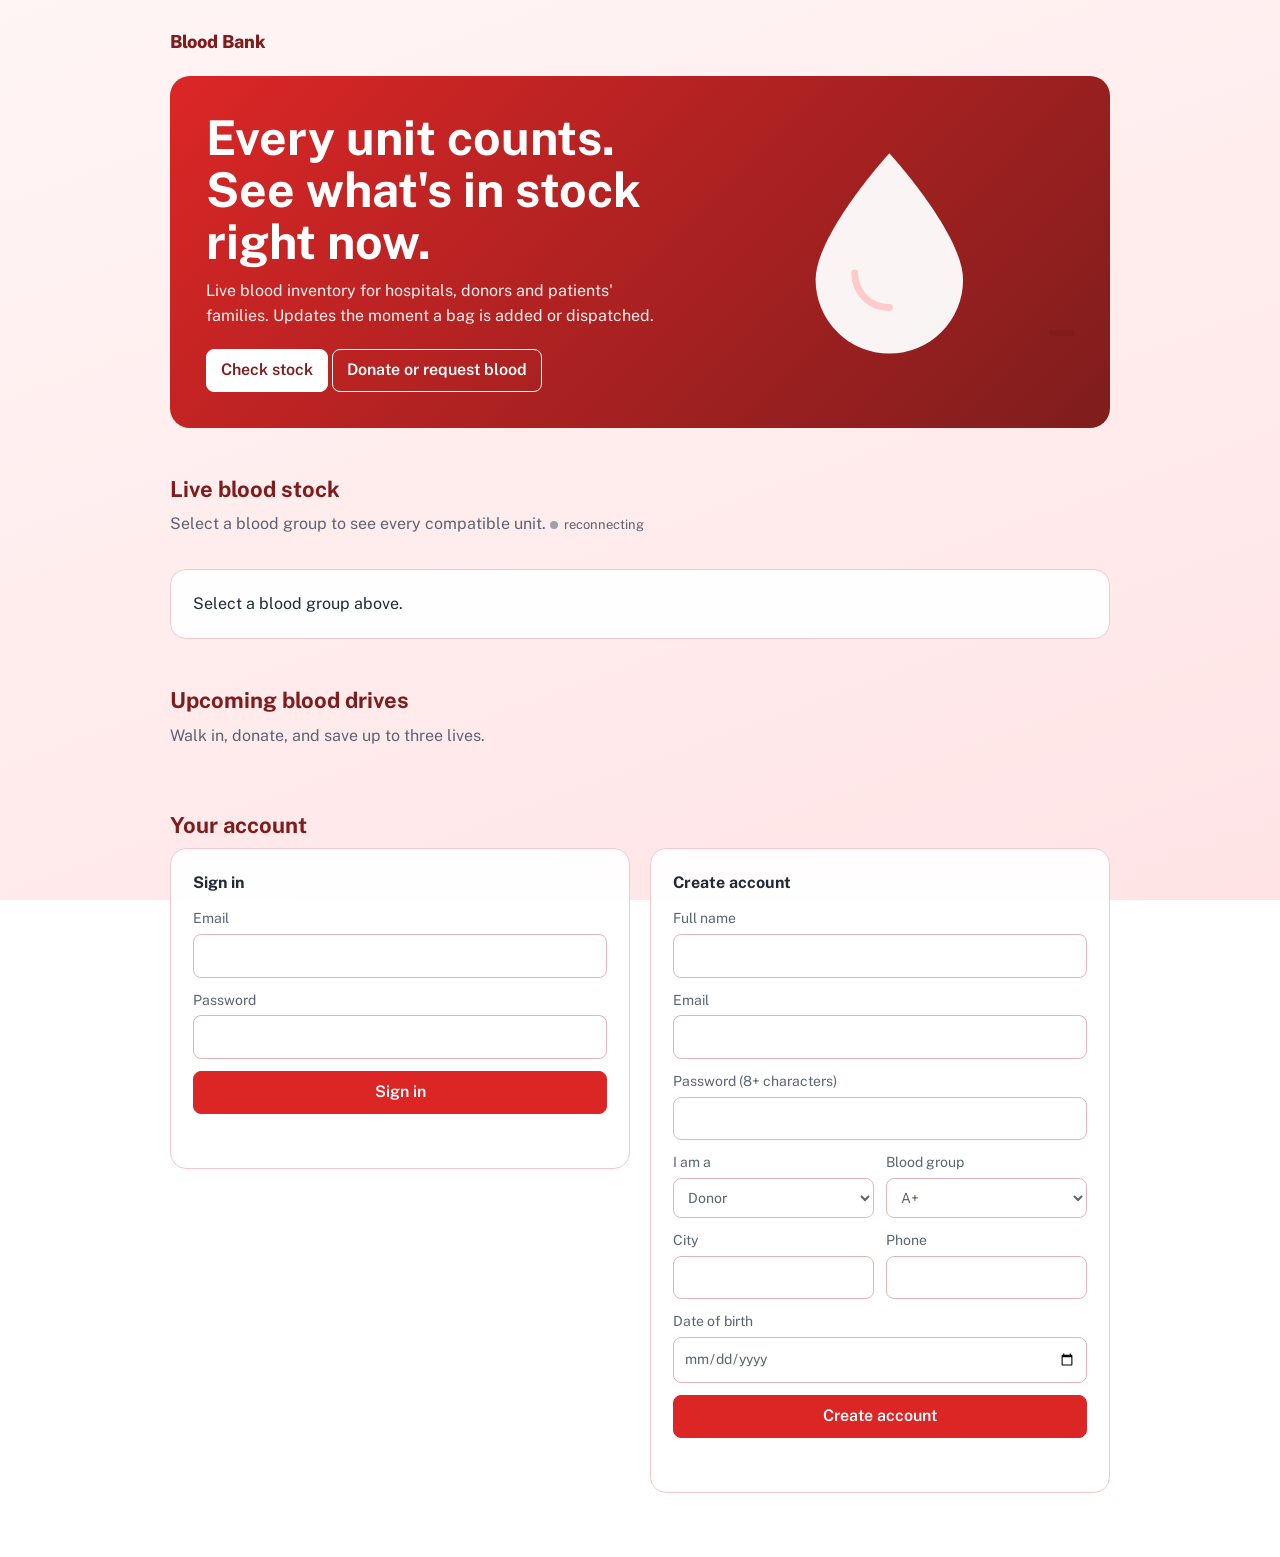
==== bloodbank/src/main/resources/static/index.html @ 224abc58 "Add BloodBank Spring Boot project with .gitignore - Add root and module .gitignore covering Maven ta" ====
<!DOCTYPE html>
<html lang="en"><head><meta charset="utf-8"><meta name="viewport" content="width=device-width,initial-scale=1">
<title>Blood Bank · Live blood stock</title>
<link href="https://fonts.googleapis.com/css2?family=Public+Sans:wght@400;600;800&display=swap" rel="stylesheet">
<style>
:root{--red:#dc2626;--maroon:#7f1d1d;--ink:#1f2937;--mute:#5b6472;--line:#f3c9cd;--glass:rgba(255,255,255,.92);font-family:'Public Sans',system-ui,sans-serif}
*{box-sizing:border-box}
body{margin:0;color:var(--ink);line-height:1.55;min-height:100vh;background:linear-gradient(160deg,#fff5f5,#ffe4e6) fixed}
#cells{position:fixed;inset:0;z-index:-1;pointer-events:none;overflow:hidden}
.cell{position:absolute;bottom:-90px;border-radius:50%;background:radial-gradient(circle at 35% 30%,#ef4444,#450a0a);opacity:.22;animation:floatUp linear infinite,pulseCell 4s ease-in-out infinite}
@keyframes floatUp{to{transform:translateY(-125vh)}}
@keyframes pulseCell{50%{scale:1.12}}
main{max-width:980px;margin:0 auto;padding:20px 20px 64px}
nav{display:flex;justify-content:space-between;align-items:center;padding:8px 0 20px}
nav b{font-weight:800;font-size:18px;color:var(--maroon)}
.card{background:var(--glass);backdrop-filter:blur(10px);border:1px solid var(--line);border-radius:16px;padding:22px}
.hero{border-radius:20px;padding:36px;color:#fff;background:linear-gradient(135deg,var(--red),var(--maroon));display:grid;grid-template-columns:1.3fr 1fr;gap:20px;align-items:center;overflow:hidden}
.hero h1{font-size:clamp(30px,5vw,48px);line-height:1.08;margin:0 0 12px}.hero p{margin:0 0 20px;max-width:46ch;opacity:.92}
.hero svg{width:100%;height:auto}
.ecg{stroke-dasharray:420;stroke-dashoffset:420;animation:ecg 3s linear infinite}
@keyframes ecg{60%,100%{stroke-dashoffset:0}}
h2{font-size:22px;margin:44px 0 6px;color:var(--maroon)}p.sub{margin:0 0 16px;color:var(--mute)}
button,input,select{font:inherit;color:inherit}
button{border:1.5px solid var(--red);background:transparent;color:var(--red);border-radius:8px;padding:8px 14px;cursor:pointer;font-weight:600}
button:hover{background:#fee2e2}button.primary{background:var(--red);color:#fff}button.primary:hover{background:var(--maroon)}
.hero button{border-color:#fff;color:#fff}.hero button.light{background:#fff;color:var(--maroon)}.hero button:hover{background:rgba(255,255,255,.2)}.hero button.light:hover{background:#ffe4e6}
:focus-visible{outline:3px solid var(--maroon);outline-offset:2px}
.tanks{display:grid;grid-template-columns:repeat(auto-fill,minmax(190px,1fr));gap:14px}
.tcard{cursor:pointer;text-align:left;padding:16px;border:1.5px solid var(--line);display:block;width:100%;background:var(--glass);color:var(--ink)}
.tcard.sel{border-color:var(--red);box-shadow:0 0 0 3px #fecaca}
.thead{display:flex;justify-content:space-between;align-items:center;margin-bottom:10px}.thead b{font-size:26px;font-weight:800;color:var(--maroon)}
.blood-tank{height:110px;border-radius:18px;border:2px solid var(--maroon);background:#fff;position:relative;overflow:hidden}
.blood-liquid{position:absolute;left:0;right:0;bottom:0;height:var(--h);background:linear-gradient(#ef4444,var(--maroon));transition:height 1s ease}
.blood-liquid::before{content:"";position:absolute;left:0;top:-10px;width:calc(100% + 100px);height:12px;background:radial-gradient(circle at 25px 0,transparent 24px,#ef4444 25px) repeat-x;background-size:50px 12px;animation:waveMotion 2.6s linear infinite}
.empty .blood-liquid::before{display:none}
@keyframes waveMotion{to{transform:translateX(-50px)}}
.units{margin-top:10px;font-size:14px;color:var(--mute)}.units b{color:var(--ink);font-size:18px}
.badge{font-size:12px;font-weight:800;color:#fff;background:var(--red);border-radius:999px;padding:2px 10px}
.pulse{animation:heartbeat 1.1s ease-in-out infinite}
@keyframes heartbeat{0%,40%,100%{transform:scale(1)}15%{transform:scale(1.18)}30%{transform:scale(1.05)}}
.stock{display:flex;justify-content:space-between;border-bottom:1px solid var(--line);padding:10px 0;max-width:520px}
.none{border-left:4px solid var(--red);padding:8px 14px;background:#fee2e2;border-radius:0 8px 8px 0;max-width:560px}
.drives{display:grid;grid-template-columns:repeat(auto-fill,minmax(260px,1fr));gap:14px}
.drive{border-radius:16px;overflow:hidden;background:var(--glass);border:1px solid var(--line)}
.drive .ban{padding:18px;color:#fff;background:linear-gradient(135deg,rgba(127,29,29,.95),rgba(220,38,38,.8)),repeating-linear-gradient(45deg,#7f1d1d 0 8px,#991b1b 8px 16px)}
.drive .ban b{font-size:18px}.drive .bd{padding:14px 18px;font-size:14px;color:var(--mute)}
form{display:grid;gap:12px;max-width:460px}label{display:grid;gap:4px;font-size:14px;color:var(--mute)}
input,select{padding:10px;border:1px solid #e5b4b9;border-radius:8px;background:#fff}
.row{display:grid;grid-template-columns:1fr 1fr;gap:12px}.two{display:grid;grid-template-columns:1fr 1fr;gap:20px;align-items:start}
table{border-collapse:collapse;width:100%;font-size:14px;display:block;overflow-x:auto}td,th{padding:8px 10px;border-bottom:1px solid var(--line);text-align:left;white-space:nowrap}
.msg{min-height:20px;font-size:14px}.err{color:#b91c1c}.good{color:#166534}.hide{display:none}
#toast{position:fixed;right:16px;bottom:16px;max-width:320px;background:var(--maroon);color:#fff;padding:14px 16px;border-radius:12px;box-shadow:0 8px 24px rgba(0,0,0,.25);display:none}
#live{font-size:13px;color:var(--mute)}#live i{display:inline-block;width:8px;height:8px;border-radius:50%;background:#9ca3af;margin-right:6px}#live.on i{background:#16a34a}
@media(max-width:720px){.hero,.two{grid-template-columns:1fr}.hero{padding:24px}}
@media(prefers-reduced-motion:reduce){*{animation:none!important;transition:none!important}}
</style></head><body>
<div id="cells" aria-hidden="true"></div>
<main>
<nav><b>Blood Bank</b><div><span id="who"></span> <button id="out" class="hide">Sign out</button></div></nav>

<section class="hero">
 <div><h1>Every unit counts. See what's in stock right now.</h1>
 <p>Live blood inventory for hospitals, donors and patients' families. Updates the moment a bag is added or dispatched.</p>
 <button class="light" onclick="go('#stock')">Check stock</button> <button onclick="go('#account')">Donate or request blood</button></div>
 <svg viewBox="0 0 320 200" role="img" aria-label="Blood drop with heartbeat line">
  <path d="M160 14C160 14 96 84 96 124a64 64 0 0 0 128 0C224 84 160 14 160 14Z" fill="#fff" fill-opacity=".95"/>
  <path d="M130 118c0 16 12 30 30 30" fill="none" stroke="#fecaca" stroke-width="6" stroke-linecap="round"/>
  <polyline class="ecg" points="0,170 90,170 110,170 124,132 142,196 158,150 170,170 320,170" fill="none" stroke="#7f1d1d" stroke-width="5" stroke-linejoin="round" stroke-linecap="round"/>
 </svg>
</section>

<h2 id="stock">Live blood stock</h2>
<p class="sub">Select a blood group to see every compatible unit. <span id="live"><i></i>connecting</span></p>
<div class="tanks" id="tanks"></div>
<div class="card" id="result" style="margin-top:16px" aria-live="polite">Select a blood group above.</div>

<h2>Upcoming blood drives</h2><p class="sub">Walk in, donate, and save up to three lives.</p>
<div class="drives" id="drives"></div>

<section id="account"><h2>Your account</h2>
<div id="guest" class="two">
 <form id="login" class="card"><strong>Sign in</strong>
  <label>Email<input name="email" type="email" required></label>
  <label>Password<input name="password" type="password" required></label>
  <button class="primary">Sign in</button><div class="msg" id="loginMsg"></div></form>
 <form id="reg" class="card"><strong>Create account</strong>
  <label>Full name<input name="fullName" required></label>
  <label>Email<input name="email" type="email" required></label>
  <label>Password (8+ characters)<input name="password" type="password" minlength="8" required></label>
  <div class="row"><label>I am a<select name="role"><option value="donor">Donor</option><option value="hospital">Hospital</option></select></label>
  <label>Blood group<select name="bloodGroup" class="gsel"></select></label></div>
  <div class="row"><label>City<input name="city"></label><label>Phone<input name="phone"></label></div>
  <label>Date of birth<input name="dateOfBirth" type="date"></label>
  <button class="primary">Create account</button><div class="msg" id="regMsg"></div></form>
</div></section>

<section id="donor" class="hide"><h2>Book a donation</h2>
 <form id="appt" class="card"><label>Donation centre<input name="centerName" required></label>
 <div class="row"><label>Date and time<input name="appointmentDate" type="datetime-local" required></label><label>Weight (kg)<input name="weightKg" type="number" step="0.1" required></label></div>
 <label>Hemoglobin (g/dL, optional)<input name="hemoglobinLevel" type="number" step="0.1"></label>
 <button class="primary">Book appointment</button><div class="msg" id="apptMsg"></div></form>
 <h2>Your appointments</h2><div class="card" id="apptList"></div></section>

<section id="hospital" class="hide"><h2>Request blood</h2>
 <form id="req" class="card"><div class="row"><label>Patient name<input name="patientName" required></label><label>Hospital<input name="hospitalName" required></label></div>
 <div class="row"><label>City<input name="hospitalCity"></label><label>Units needed<input name="unitsNeeded" type="number" min="1" value="1" required></label></div>
 <div class="row"><label>Blood group<select name="bloodGroup" class="gsel"></select></label>
 <label>Component<select name="componentType" class="comp"></select></label></div>
 <label>Urgency<select name="urgency"><option>Normal</option><option>Urgent</option><option>Critical</option></select></label>
 <button class="primary">Send request</button><div class="msg" id="reqMsg"></div></form>
 <h2>Your requests</h2><div class="card" id="reqList"></div></section>

<section id="admin" class="hide"><h2>Admin: incoming requests</h2><div class="card" id="adminReqs"></div>
 <h2>Admin: donation appointments</h2><div class="card" id="adminAppts"></div>
 <div class="two"><div><h2>Add a blood bag</h2>
 <form id="bag" class="card"><div class="row"><label>Blood group<select name="bloodGroup" class="gsel"></select></label><label>Component<select name="componentType" class="comp"></select></label></div>
 <div class="row"><label>Donor ID (optional)<input name="donorId" type="number"></label><label>Storage location<input name="storageLocation"></label></div>
 <button class="primary">Add to inventory</button><div class="msg" id="bagMsg"></div></form></div>
 <div><h2>Add a blood drive</h2>
 <form id="drive" class="card"><label>Title<input name="title" required></label><label>Venue address<input name="venueAddress" required></label>
 <div class="row"><label>City<input name="city"></label><label>Contact phone<input name="contactPhone"></label></div>
 <div class="row"><label>Date<input name="driveDate" type="date" required></label><label>Start<input name="startTime" type="time" required></label></div>
 <label>End<input name="endTime" type="time" required></label>
 <button class="primary">Publish drive</button><div class="msg" id="driveMsg"></div></form></div></div>
 <h2>Admin: inventory</h2><div class="card" id="adminInv"></div></section>
</main>
<div id="toast" role="status"></div>
<script>
const G=['A+','A-','B+','B-','AB+','AB-','O+','O-'],C=['Whole Blood','Red Blood Cells','Plasma','Platelets'],CAP=20,LOW=3,$=s=>document.querySelector(s);
let S=JSON.parse(localStorage.getItem('bb')||'null'),sel=null;
const esc=s=>String(s??'').replace(/[&<>"]/g,c=>({'&':'&amp;','<':'&lt;','>':'&gt;','"':'&quot;'}[c]));
const go=s=>$(s).scrollIntoView({behavior:'smooth'});
const api=async(m,u,b)=>{const r=await fetch(u,{method:m,headers:{'Content-Type':'application/json',...(S?{Authorization:'Bearer '+S.token}:{})},body:b?JSON.stringify(b):undefined});
 const d=await r.json().catch(()=>({}));if(!r.ok)throw new Error(d.error||'Something went wrong ('+r.status+').');return d};
const form=f=>Object.fromEntries([...new FormData(f)].filter(([,v])=>v!==''));
const msg=(id,t,ok)=>{const e=$(id);e.textContent=t;e.className='msg '+(ok?'good':'err')};
const hb=u=>u==='Critical'?`<span class="badge pulse">Critical</span>`:esc(u);
const table=(rows,cols,act)=>rows.length?`<table><tr>${cols.map(c=>`<th>${c[0]}</th>`).join('')}${act?'<th></th>':''}</tr>${rows.map(r=>`<tr>${cols.map(c=>`<td>${c[2]?c[2](r[c[1]]):esc(r[c[1]])}</td>`).join('')}${act?`<td>${act(r)}</td>`:''}</tr>`).join('')}</table>`:'<p class="sub">Nothing here yet.</p>';
const fdt=v=>esc(String(v||'').replace('T',' ').slice(0,16));

// floating cells + selects
for(let i=0;i<16;i++){const c=document.createElement('span'),s=18+Math.random()*60;c.className='cell';
 c.style.cssText=`left:${Math.random()*100}%;width:${s}px;height:${s}px;animation-duration:${22+Math.random()*26}s,${3+Math.random()*3}s;animation-delay:-${Math.random()*40}s,0s`;$('#cells').append(c)}
document.querySelectorAll('.gsel').forEach(s=>G.forEach(g=>s.append(new Option(g,g))));
document.querySelectorAll('.comp').forEach(s=>C.forEach(g=>s.append(new Option(g,g))));

// tanks
async function tanks(){const d=await api('GET','/api/inventory/summary');
 $('#tanks').innerHTML=G.map(g=>{const n=d[g]||0,p=n?Math.max(6,Math.min(100,n/CAP*100)):0;
  return `<button class="tcard card ${sel===g?'sel':''}" data-g="${g}" aria-label="${g}: ${n} units"><div class="thead"><b>${g}</b>${n<=LOW?`<span class="badge pulse">${n?'Low stock':'Out of stock'}</span>`:''}</div>
  <div class="blood-tank ${n?'':'empty'}"><div class="blood-liquid" style="--h:${p}%"></div></div><div class="units"><b>${n}</b> ${n==1?'unit':'units'} available</div></button>`}).join('');
 document.querySelectorAll('.tcard').forEach(b=>b.onclick=()=>{sel=b.dataset.g;tanks();search(sel)});}
async function search(g){try{const d=await api('GET','/api/inventory/search?blood_group='+encodeURIComponent(g));const e=Object.entries(d.available);
 $('#result').innerHTML=`<strong>Can be given to a ${esc(g)} patient:</strong> ${d.compatibleGroups.join(', ')}`+(e.length?e.map(([k,v])=>`<div class="stock"><span>${esc(k)}</span><b>${v} ${v==1?'unit':'units'}</b></div>`).join(''):`<div class="none" style="margin-top:12px">No compatible units in stock right now. Hospitals can send a request after signing in.</div>`)}
 catch(e){$('#result').innerHTML=`<div class="none">${esc(e.message)}</div>`}}
async function drives(){const d=await api('GET','/api/drives');$('#drives').innerHTML=d.length?d.map(x=>`<div class="drive"><div class="ban"><b>${esc(x.title)}</b><div>${esc(x.driveDate)} · ${esc(String(x.startTime).slice(0,5))}–${esc(String(x.endTime).slice(0,5))}</div></div><div class="bd">${esc(x.venueAddress)}${x.city?', '+esc(x.city):''}<br>${x.contactPhone?'Call '+esc(x.contactPhone):''}</div></div>`).join(''):'<p class="sub">No drives scheduled. Check back soon.</p>'}

// session / views
function view(){$('#guest').classList.toggle('hide',!!S);$('#out').classList.toggle('hide',!S);$('#who').textContent=S?S.name:'';
 ['donor','hospital','admin'].forEach(r=>$('#'+r).classList.toggle('hide',!S||!(S.role===r||S.role==='admin')));
 if(S){if(S.role!=='hospital')loadAppts();if(S.role!=='donor')loadReqs();if(S.role==='admin')loadAdmin()}}
const enter=d=>{S=d;localStorage.setItem('bb',JSON.stringify(d));view()};
$('#out').onclick=()=>{S=null;localStorage.removeItem('bb');view()};
$('#login').onsubmit=async e=>{e.preventDefault();try{enter(await api('POST','/api/auth/login',form(e.target)))}catch(x){msg('#loginMsg',x.message)}};
$('#reg').onsubmit=async e=>{e.preventDefault();try{enter(await api('POST','/api/auth/register',form(e.target)))}catch(x){msg('#regMsg',x.message)}};
$('#appt').onsubmit=async e=>{e.preventDefault();try{await api('POST','/api/appointments',form(e.target));msg('#apptMsg','Appointment booked.',1);e.target.reset();loadAppts()}catch(x){msg('#apptMsg',x.message)}};
$('#req').onsubmit=async e=>{e.preventDefault();try{await api('POST','/api/requests',form(e.target));msg('#reqMsg','Request sent.',1);loadReqs()}catch(x){msg('#reqMsg',x.message)}};
$('#bag').onsubmit=async e=>{e.preventDefault();try{await api('POST','/api/admin/inventory',form(e.target));msg('#bagMsg','Bag added.',1);loadAdmin()}catch(x){msg('#bagMsg',x.message)}};
$('#drive').onsubmit=async e=>{e.preventDefault();try{await api('POST','/api/admin/drives',form(e.target));msg('#driveMsg','Drive published.',1);e.target.reset();drives()}catch(x){msg('#driveMsg',x.message)}};
const loadAppts=async()=>{if(S.role==='donor')$('#apptList').innerHTML=table(await api('GET','/api/appointments/mine'),[['Centre','centerName'],['When','appointmentDate',fdt],['Status','status']])};
const loadReqs=async()=>{if(S.role==='hospital')$('#reqList').innerHTML=table(await api('GET','/api/requests'),[['Patient','patientName'],['Group','bloodGroup'],['Units','unitsNeeded'],['Urgency','urgency',hb],['Status','status']])};
async function loadAdmin(){
 $('#adminReqs').innerHTML=table(await api('GET','/api/admin/requests'),[['ID','requestId'],['Patient','patientName'],['Hospital','hospitalName'],['Group','bloodGroup'],['Component','componentType'],['Units','unitsNeeded'],['Urgency','urgency',hb],['Status','status']],
  r=>['Approved','Fulfilled','Rejected'].map(s=>`<button onclick="setReq(${r.requestId},'${s}')">${s}</button>`).join(' '));
 $('#adminAppts').innerHTML=table(await api('GET','/api/appointments/all'),[['ID','appointmentId'],['Donor ID','donorId'],['Centre','centerName'],['When','appointmentDate',fdt],['Status','status']],
  a=>a.status==='Scheduled'?`<button onclick="done(${a.appointmentId})">Mark completed</button>`:'');
 $('#adminInv').innerHTML=table(await api('GET','/api/admin/inventory'),[['Bag','bagId'],['Group','bloodGroup'],['Component','componentType'],['Expires','expirationDate'],['Status','status']],
  b=>b.status==='Expired'?'':['Reserved','Dispatched'].map(s=>`<button onclick="setBag(${b.bagId},'${s}')">${s}</button>`).join(' '))}
window.setReq=async(id,s)=>{await api('PUT',`/api/admin/requests/${id}?status=${s}`);loadAdmin()};
window.setBag=async(id,s)=>{await api('PUT',`/api/admin/inventory/${id}?status=${s}`)};
window.done=async id=>{await api('PUT',`/api/appointments/${id}/complete`);loadAdmin()};

// real-time
function toast(t){const e=$('#toast');e.textContent=t;e.style.display='block';clearTimeout(toast.t);toast.t=setTimeout(()=>e.style.display='none',6000)}
function live(){const ws=new WebSocket((location.protocol==='https:'?'wss://':'ws://')+location.host+'/ws');
 ws.onopen=()=>{$('#live').className='on';$('#live').lastChild.textContent='live'};
 ws.onclose=()=>{$('#live').className='';$('#live').lastChild.textContent='reconnecting';setTimeout(live,3000)};
 ws.onmessage=ev=>{const m=JSON.parse(ev.data);
  if(m.type==='inventory'){tanks();if(sel)search(sel);if(S&&S.role==='admin')loadAdmin()}
  if(m.type==='request'&&S&&S.role==='admin'){toast(`${m.urgency} request: ${m.units} unit(s) of ${m.bloodGroup}`);loadAdmin()}
  if(m.type==='requestUpdate'){if(S&&S.role==='admin')loadAdmin();if(S&&S.role==='hospital')loadReqs()}}}
view();tanks();drives();live();
</script></body></html>
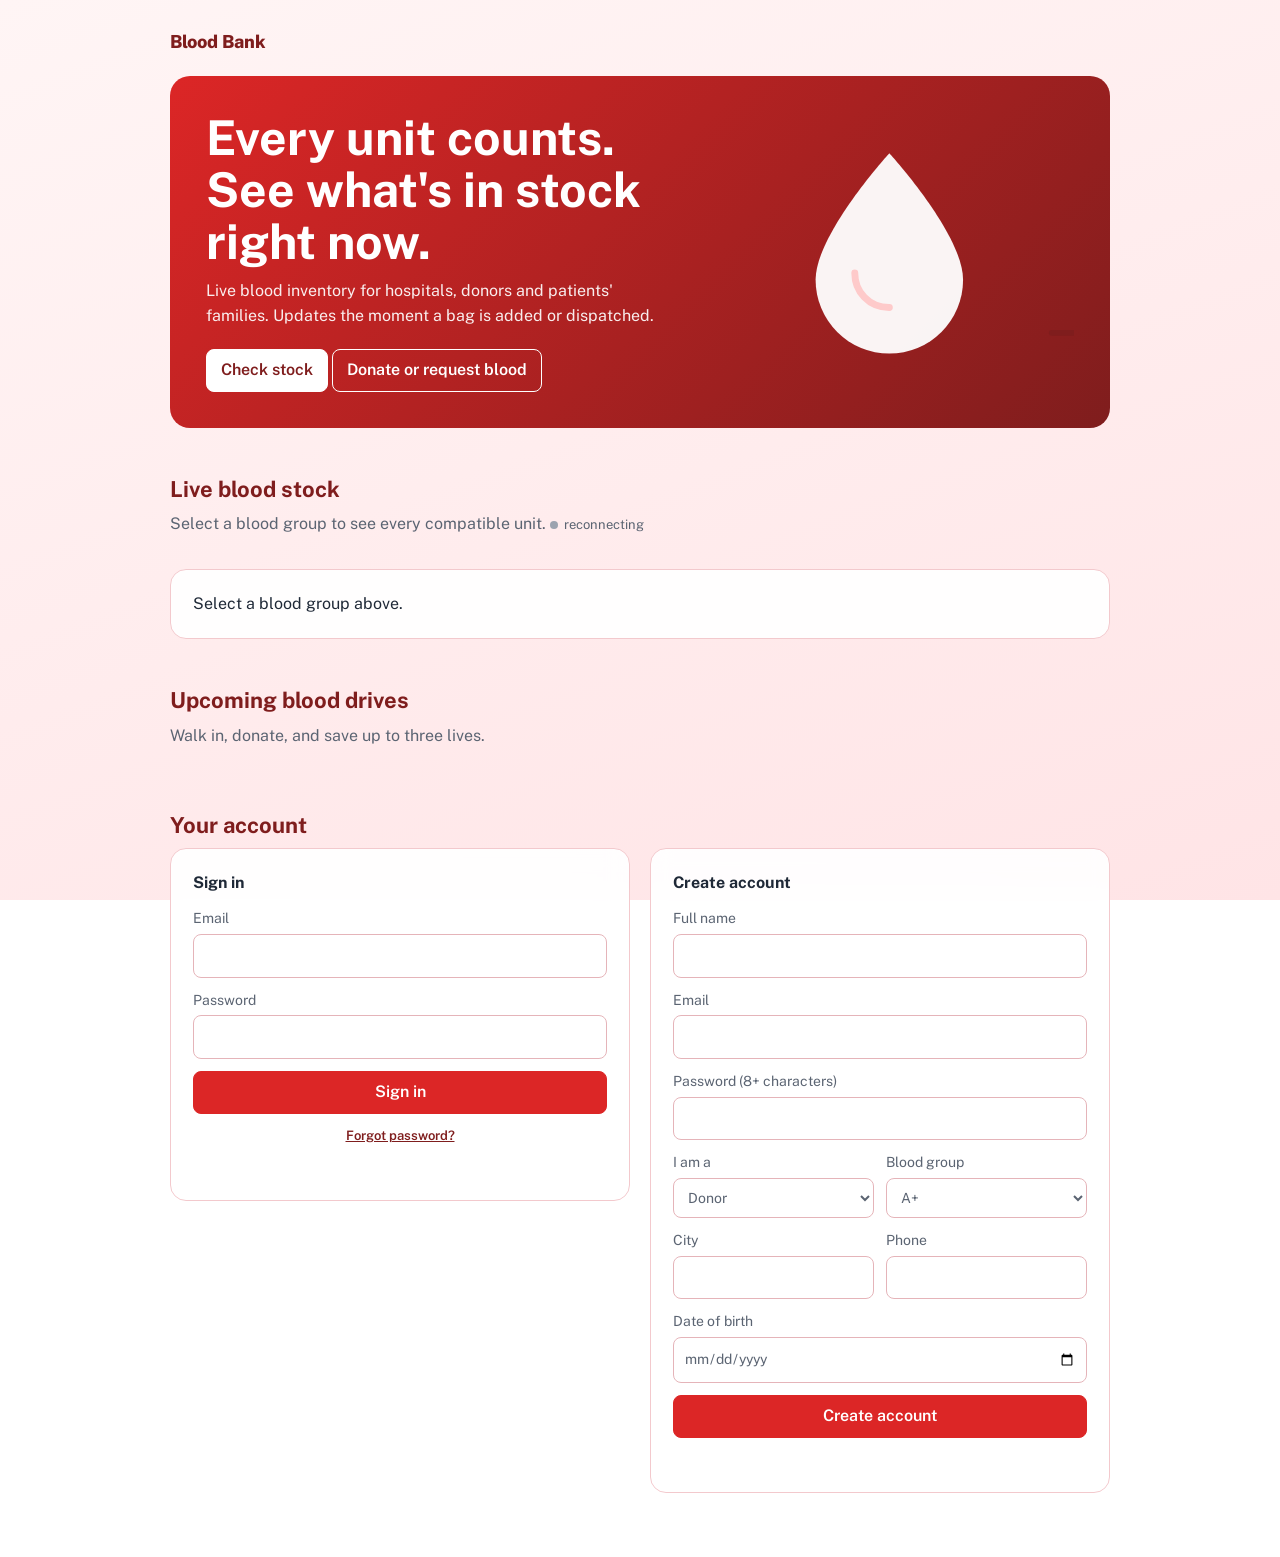
==== commit a702fef2: "Add forgot-password flow with configurable reset word - POST /api/auth/forgot-password verifies rese" ====
--- a/bloodbank/src/main/resources/static/index.html
+++ b/bloodbank/src/main/resources/static/index.html
@@ -22,6 +22,7 @@
 h2{font-size:22px;margin:44px 0 6px;color:var(--maroon)}p.sub{margin:0 0 16px;color:var(--mute)}
 button,input,select{font:inherit;color:inherit}
 button{border:1.5px solid var(--red);background:transparent;color:var(--red);border-radius:8px;padding:8px 14px;cursor:pointer;font-weight:600}
+button.link{border:0;background:none;padding:0;color:var(--maroon);font-size:13px;text-decoration:underline}button.link:hover{background:none;color:var(--red)}
 button:hover{background:#fee2e2}button.primary{background:var(--red);color:#fff}button.primary:hover{background:var(--maroon)}
 .hero button{border-color:#fff;color:#fff}.hero button.light{background:#fff;color:var(--maroon)}.hero button:hover{background:rgba(255,255,255,.2)}.hero button.light:hover{background:#ffe4e6}
 :focus-visible{outline:3px solid var(--maroon);outline-offset:2px}
@@ -82,7 +83,16 @@
  <form id="login" class="card"><strong>Sign in</strong>
   <label>Email<input name="email" type="email" required></label>
   <label>Password<input name="password" type="password" required></label>
-  <button class="primary">Sign in</button><div class="msg" id="loginMsg"></div></form>
+  <button class="primary">Sign in</button>
+  <button type="button" class="link" id="showForgot">Forgot password?</button>
+  <div class="msg" id="loginMsg"></div></form>
+ <form id="forgot" class="card hide"><strong>Reset password</strong>
+  <label>Email<input name="email" type="email" required></label>
+  <label>Reset word<input name="resetWord" required></label>
+  <label>New password (8+ characters)<input name="newPassword" type="password" minlength="8" required></label>
+  <button class="primary">Reset password</button>
+  <button type="button" class="link" id="showLogin">Back to sign in</button>
+  <div class="msg" id="forgotMsg"></div></form>
  <form id="reg" class="card"><strong>Create account</strong>
   <label>Full name<input name="fullName" required></label>
   <label>Email<input name="email" type="email" required></label>
@@ -162,6 +172,9 @@
 const enter=d=>{S=d;localStorage.setItem('bb',JSON.stringify(d));view()};
 $('#out').onclick=()=>{S=null;localStorage.removeItem('bb');view()};
 $('#login').onsubmit=async e=>{e.preventDefault();try{enter(await api('POST','/api/auth/login',form(e.target)))}catch(x){msg('#loginMsg',x.message)}};
+$('#showForgot').onclick=()=>{$('#login').classList.add('hide');$('#forgot').classList.remove('hide');$('#forgotMsg').textContent=''};
+$('#showLogin').onclick=()=>{$('#forgot').classList.add('hide');$('#login').classList.remove('hide');$('#loginMsg').textContent=''};
+$('#forgot').onsubmit=async e=>{e.preventDefault();try{const d=await api('POST','/api/auth/forgot-password',form(e.target));msg('#forgotMsg',d.message,1);e.target.reset()}catch(x){msg('#forgotMsg',x.message)}};
 $('#reg').onsubmit=async e=>{e.preventDefault();try{enter(await api('POST','/api/auth/register',form(e.target)))}catch(x){msg('#regMsg',x.message)}};
 $('#appt').onsubmit=async e=>{e.preventDefault();try{await api('POST','/api/appointments',form(e.target));msg('#apptMsg','Appointment booked.',1);e.target.reset();loadAppts()}catch(x){msg('#apptMsg',x.message)}};
 $('#req').onsubmit=async e=>{e.preventDefault();try{await api('POST','/api/requests',form(e.target));msg('#reqMsg','Request sent.',1);loadReqs()}catch(x){msg('#reqMsg',x.message)}};
